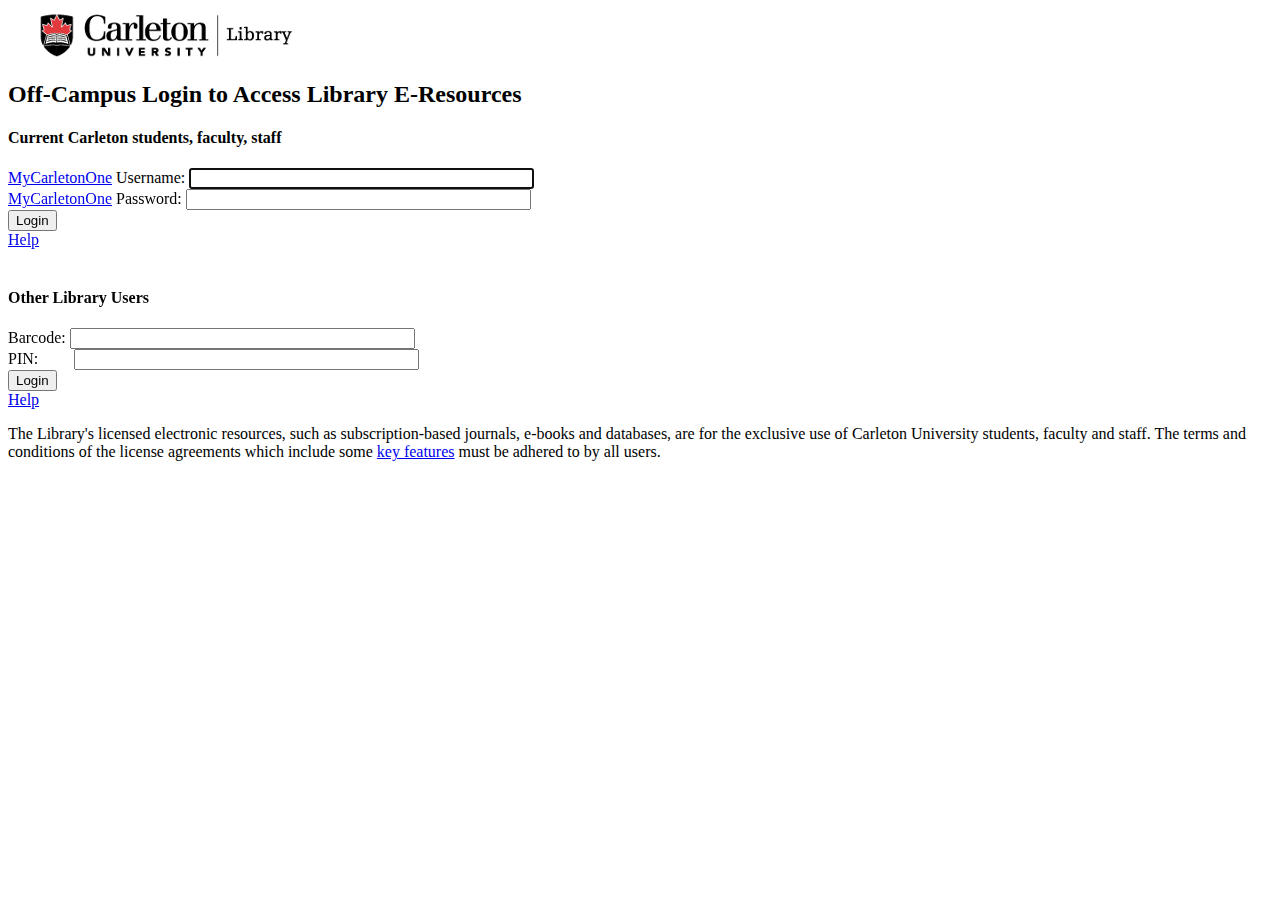
==== index.html @ 8c7aa3dc "Initial commit" ====
<!DOCTYPE HTML PUBLIC "-//W3C//DTD HTML 4.01 Transitional//EN" "http://www.w3.org/TR/html4/loose.dtd">
<html>
<head>
<!--
     NOTE:
     To include graphics on this page, place the graphics in the public subdirectory
  and use links such as:
     <img src="/public/logo.gif">
     It is important to use /public/ instead of just public/ since some EZproxy
     login URLs are not be relative to /
-->
<title>Off campus login to access MacOdrum Library e-resources</title>
<meta name="description" content="Log in to access digital content from licenced
 sources available from MacOdrum Library, Carleton University">
<meta http-equiv="Content-Type" content="text/html; charset=iso-8859-1">
<link type="text/css" rel="stylesheet" media="all" href="/public/stylesheet2.css">
<script src="/public/validate.min.js" type="text/javascript"></script>

</head>

<body>

<div id="page-wrap">
<a href="http://www.library.carleton.ca"><img src="[data-uri]" alt="Carleton University Library"></a>

<h2>Off-Campus Login to Access Library E-Resources</h2>


<div id="error"></div>

<div id="mc1-wrapper">
<h4>Current Carleton students, faculty, staff</h4>
<form id="mc1" action="/login" method="post" name="mc1">
<input type="hidden" name="url" value="^U" />
<label for="mc1user"><a href="http://www1.carleton.ca/mycarletonone/" target="_blank" title="MyCarletonOne Username details">MyCarletonOne</a> Username:</label>
<input type="text" name="user" id="mc1user" size="40" tabindex="1" autofocus="autofocus"/><br />
<label for="mc1pass"><a href="http://www1.carleton.ca/mycarletonone/" title="MyCarletonOne Username details" target="_blank">MyCarletonOne</a> Password:</label>
<input type="password" name="pass" id="mc1pass" size="40" tabindex="2"/><br />
<input type="submit" value="Login" />
</form>
<a href="/public/proxy_help-mc1.htm" title="Help with login">Help</a>
</div>

<div class="well">&nbsp;</div>

<div id="pin-wrapper">
<h4>Other Library Users</h4>
<form id="pass" action="/login" method="post" name="pass">
<input type="hidden" name="url" value="^U" />
<label for="pinuser">Barcode:</label>
<input type="text" name="user" id="pinuser" size="40" tabindex="3"/><br />
<label for="pinpass">PIN:&nbsp;&nbsp;&nbsp;&nbsp;&nbsp;&nbsp;&nbsp;&nbsp;</label>
<input type="password" name="pass" id="pinpass" size="40" tabindex="4"/><br />
<input type="submit" value="Login" />
</form>
<a href="/public/proxy_help-mc1.htm" title="Help with login">Help</a>
</div>


<p class="note">
 The Library's licensed electronic resources, such as subscription-based journals, e-books and
databases, are for the exclusive use of Carleton University students, faculty and
staff.  The terms and conditions of the license agreements which include some
  <a href="http://www.library.carleton.ca/about/policies/electronic-resources-policy" title="Key Features for licensed content">key features</a><a>
must be adhered to by all users.</a>
</p>

</div>
<script type="text/javascript">
var validator = new FormValidator('mc1', [{
    name: 'user',
    display: 'Username',
    rules: 'required'
}, {
    name: 'pass',
    rules: 'required',
    display: 'Password'
}], function(errors, evt) {
    if (errors.length > 0){
        if (evt && evt.preventDefault) {
            evt.preventDefault();
        } else if (evt) {
            evt.returnValue = false;
        }

        var errorString = '';

        for (var i = 0, errorLength = errors.length; i < errorLength; i++) {
            errorString += errors[i].message + '<br />';
        }

        document.getElementById('error').innerHTML = errorString;

        document.getElementById('mc1-wrapper').className += " error";


    }
});

</script>
</body>
</html>
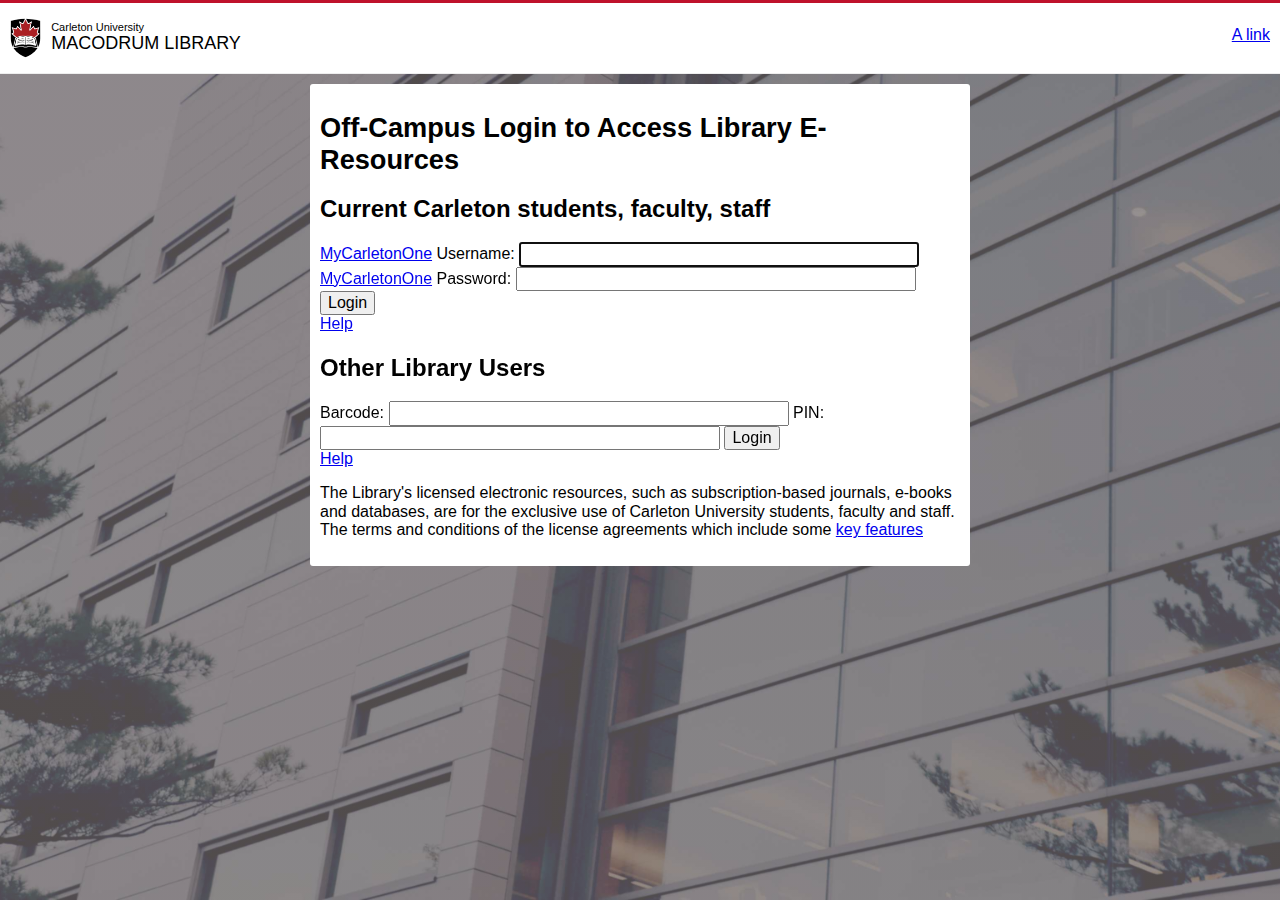
==== commit 1c7d7c9a: "First pass" ====
--- a/index.html
+++ b/index.html
@@ -1,104 +1,76 @@
-
-<!DOCTYPE HTML PUBLIC "-//W3C//DTD HTML 4.01 Transitional//EN" "http://www.w3.org/TR/html4/loose.dtd">
-<html>
-<head>
-<!--
-     NOTE:
-     To include graphics on this page, place the graphics in the public subdirectory
-  and use links such as:
-     <img src="/public/logo.gif">
-     It is important to use /public/ instead of just public/ since some EZproxy
-     login URLs are not be relative to /
--->
-<title>Off campus login to access MacOdrum Library e-resources</title>
-<meta name="description" content="Log in to access digital content from licenced
- sources available from MacOdrum Library, Carleton University">
-<meta http-equiv="Content-Type" content="text/html; charset=iso-8859-1">
-<link type="text/css" rel="stylesheet" media="all" href="/public/stylesheet2.css">
-<script src="/public/validate.min.js" type="text/javascript"></script>
-
-</head>
-
-<body>
-
-<div id="page-wrap">
-<a href="http://www.library.carleton.ca"><img src="[data-uri]" alt="Carleton University Library"></a>
-
-<h2>Off-Campus Login to Access Library E-Resources</h2>
-
-
-<div id="error"></div>
-
-<div id="mc1-wrapper">
-<h4>Current Carleton students, faculty, staff</h4>
-<form id="mc1" action="/login" method="post" name="mc1">
-<input type="hidden" name="url" value="^U" />
-<label for="mc1user"><a href="http://www1.carleton.ca/mycarletonone/" target="_blank" title="MyCarletonOne Username details">MyCarletonOne</a> Username:</label>
-<input type="text" name="user" id="mc1user" size="40" tabindex="1" autofocus="autofocus"/><br />
-<label for="mc1pass"><a href="http://www1.carleton.ca/mycarletonone/" title="MyCarletonOne Username details" target="_blank">MyCarletonOne</a> Password:</label>
-<input type="password" name="pass" id="mc1pass" size="40" tabindex="2"/><br />
-<input type="submit" value="Login" />
-</form>
-<a href="/public/proxy_help-mc1.htm" title="Help with login">Help</a>
-</div>
-
-<div class="well">&nbsp;</div>
-
-<div id="pin-wrapper">
-<h4>Other Library Users</h4>
-<form id="pass" action="/login" method="post" name="pass">
-<input type="hidden" name="url" value="^U" />
-<label for="pinuser">Barcode:</label>
-<input type="text" name="user" id="pinuser" size="40" tabindex="3"/><br />
-<label for="pinpass">PIN:&nbsp;&nbsp;&nbsp;&nbsp;&nbsp;&nbsp;&nbsp;&nbsp;</label>
-<input type="password" name="pass" id="pinpass" size="40" tabindex="4"/><br />
-<input type="submit" value="Login" />
-</form>
-<a href="/public/proxy_help-mc1.htm" title="Help with login">Help</a>
-</div>
-
-
-<p class="note">
- The Library's licensed electronic resources, such as subscription-based journals, e-books and
-databases, are for the exclusive use of Carleton University students, faculty and
-staff.  The terms and conditions of the license agreements which include some
-  <a href="http://www.library.carleton.ca/about/policies/electronic-resources-policy" title="Key Features for licensed content">key features</a><a>
-must be adhered to by all users.</a>
-</p>
-
-</div>
-<script type="text/javascript">
-var validator = new FormValidator('mc1', [{
-    name: 'user',
-    display: 'Username',
-    rules: 'required'
-}, {
-    name: 'pass',
-    rules: 'required',
-    display: 'Password'
-}], function(errors, evt) {
-    if (errors.length > 0){
-        if (evt && evt.preventDefault) {
-            evt.preventDefault();
-        } else if (evt) {
-            evt.returnValue = false;
-        }
-
-        var errorString = '';
-
-        for (var i = 0, errorLength = errors.length; i < errorLength; i++) {
-            errorString += errors[i].message + '<br />';
-        }
-
-        document.getElementById('error').innerHTML = errorString;
-
-        document.getElementById('mc1-wrapper').className += " error";
-
-
-    }
-});
-
-</script>
-</body>
+<!doctype html>
+<html lang="en">
+  <head>
+    <!--
+       NOTE:
+       To include graphics on this page, place the graphics in the public subdirectory
+    and use links such as:
+       <img src="/public/logo.gif">
+       It is important to use /public/ instead of just public/ since some EZproxy
+       login URLs are not be relative to /
+  -->
+    <meta charset="utf-8">
+    <title>Off campus login to access MacOdrum Library e-resources</title>
+    <meta name="description" content="Log in to access digital content from licenced sources available from MacOdrum Library, Carleton   University">
+    <meta name="viewport" content="width=device-width, initial-scale=1">
+    <link rel="shortcut icon" href="/public/media/favicon.ico" type="image/x-icon">
+    <link rel="stylesheet" href="/public/css/normalize.css">
+    <link type="text/css" rel="stylesheet" href="https://cloud.typography.com/6307052/6144772/css/fonts.css" media="all">
+    <link rel="stylesheet" href="/public/css/style.css">
+    <script src="/public/js/validate.min.js" type="text/javascript"></script>
+  </head>
+  <body>
+    <header id="header" role="banner">
+      <div id="librarylink">
+        <a title="MacOdrum Library Homepage" href="https://library.carleton.ca">
+          <img id="carletonlogo" src="/public/media/logo.png" alt="MacOdrum Library">
+          <div id="name">
+              <div id="name-first">Carleton University</div>
+              <div id="name-second">MacOdrum Library</div>
+          </div>
+        </a>
+      </div>
+      <div class="nav-widget">
+        <a href="https://library.carleton.ca">
+          <span>A link</span>
+        </a>
+      </div>
+    </header>
+    <div id="page-wrap">
+      <div id="loginwidget">
+        <h1>Off-Campus Login to Access Library E-Resources</h1>
+        <div id="error"></div>
+        <div id="mc1-wrapper">
+        <h2>Current Carleton students, faculty, staff</h2>
+        <form id="mc1" action="/login" method="post" name="mc1">
+          <input type="hidden" name="url" value="^U" />
+          <label for="mc1user">
+            <a href="http://www1.carleton.ca/mycarletonone/" target="_blank" title="MyCarletonOne Username details">MyCarletonOne</a>   Username:
+          </label>
+          <input type="text" name="user" id="mc1user" size="40" tabindex="1" autofocus="autofocus"/>
+          <label for="mc1pass">
+            <a href="http://www1.carleton.ca/mycarletonone/" title="MyCarletonOne Username details" target="_blank">MyCarletonOne</a>   Password:
+          </label>
+          <input type="password" name="pass" id="mc1pass" size="40" tabindex="2"/>
+          <input type="submit" value="Login" />
+        </form>
+        <a href="/public/proxy_help-mc1.htm" title="Help with login">Help</a>
+        </div>
+        <div id="pin-wrapper">
+        <h2>Other Library Users</h2>
+        <form id="pass" action="/login" method="post" name="pass">
+          <input type="hidden" name="url" value="^U" />
+          <label for="pinuser">Barcode:</label>
+          <input type="text" name="user" id="pinuser" size="40" tabindex="3"/>
+          <label for="pinpass">PIN:&nbsp;&nbsp;&nbsp;&nbsp;&nbsp;&nbsp;&nbsp;&nbsp;</label>
+          <input type="password" name="pass" id="pinpass" size="40" tabindex="4"/>
+          <input type="submit" value="Login" />
+        </form>
+        <a href="/public/proxy_help-mc1.htm" title="Help with login">Help</a>
+        </div>
+        <p class="note">The Library's licensed electronic resources, such as subscription-based journals, e-books and databases, are for the   exclusive use of Carleton University students, faculty and staff.  The terms and conditions of the license agreements which include   some <a href="https://www.library.carleton.ca/about/policies/electronic-resources-policy" title="Key Features for licensed content">  key features</a></p>
+      </div>
+    </div>
+    <script src="/public/js/main.js" type="text/javascript"></script>
+  </body>
 </html>
-
--- a/public/css/style.css
+++ b/public/css/style.css
@@ -0,0 +1,103 @@
+html {
+  font-family: Gotham Narrow SSm A,Gotham Narrow SSm B,-apple-system,blinkmacsystemfont,Segoe UI,Roboto,Helvetica Neue,Helvetica,Arial,sans-serif,Apple Color Emoji,Segoe UI Emoji,Segoe UI Symbol;
+  height: 100%;
+  overflow: hidden;
+}
+
+body {
+  background-image: linear-gradient(rgba(110, 103, 103, 0.73),rgba(110, 103, 103, 0.73)),url(/public/media/background.jpg);
+  background-repeat: no-repeat;
+  background-position: center;
+  background-size: cover;
+  background-color: #a02f32;
+  min-height: 100%;
+}
+
+#header {
+  background: white;
+  border-top: 3px solid #bf112b;
+  border-bottom: 1px solid #eee;
+  height: 70px;
+}
+
+#librarylink {
+  position: absolute;
+  width: 235px;
+  height: 70px;
+  margin-left: 10px;
+  margin-right: 5px;
+}
+
+#librarylink a {
+  color: black;
+}
+
+#carletonlogo{
+  padding-top: 15px;
+  height: 40px;
+  float: left;
+  margin-right: 10px;
+}
+
+#name {
+  line-height: 1;
+  height: 40px;
+  float: left;
+  padding-top: 19px;
+}
+
+#name-first {
+  margin: 0;
+  line-height: 1;
+  font-size: 0.6875rem;
+  font-weight: 400;
+}
+
+#name-second {
+  margin: 0;
+  line-height: 1.2;
+  text-transform: uppercase;
+  font-weight: 400;
+  font-size: 1.125rem;
+}
+
+#header div.nav-widget {
+  float: right;
+  height: 70px;
+  margin-right: 10px;
+}
+
+#header div.nav-widget a {
+  padding-top: 23px;
+  padding-bottom: 22.5px;
+  padding-left: 7px;
+  display: block;
+}
+
+#page-wrap {
+  max-width: 50%;
+  margin: 10px auto;
+  background: white;
+  padding: 10px;
+  border-radius: 3px;
+}
+
+h1 {
+  font-size: 1.7rem;
+}
+
+.mc1	{ border:1px solid #000; background-color:#fff; padding:0.5em 1em; width:17em; height: 18em; float:left; cursor:default; display:block; }
+
+.pin	{ border:1px solid #E4E4E4; background-color:#E4E4E4; padding:0.5em 1em; width: 17em; height: 18em; float:left; display:block; }
+
+.well { border:0 background-color:#fff; padding:0; width:1em; float:left; display:block; }
+
+
+
+.button { margin: 0 auto; padding:0 0 20 0; border: 0; }
+
+.button2 { width:100px; margin: 0 auto; padding:20 0 0 0; }
+
+
+
+
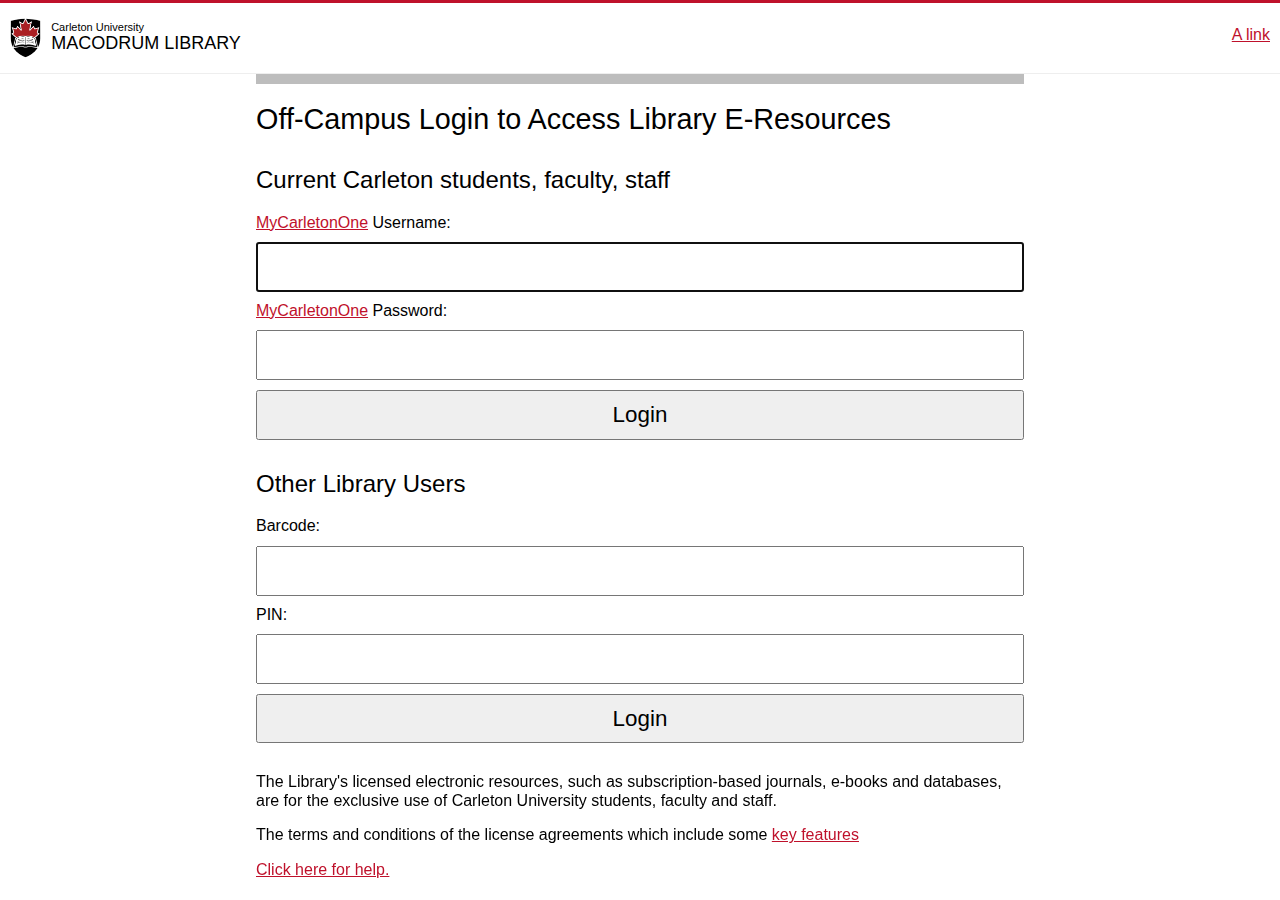
==== commit e0f96adf: "Simplify!" ====
--- a/index.html
+++ b/index.html
@@ -17,7 +17,6 @@
     <link rel="stylesheet" href="/public/css/normalize.css">
     <link type="text/css" rel="stylesheet" href="https://cloud.typography.com/6307052/6144772/css/fonts.css" media="all">
     <link rel="stylesheet" href="/public/css/style.css">
-    <script src="/public/js/validate.min.js" type="text/javascript"></script>
   </head>
   <body>
     <header id="header" role="banner">
@@ -37,40 +36,38 @@
       </div>
     </header>
     <div id="page-wrap">
-      <div id="loginwidget">
+      <div id="login-widget">
         <h1>Off-Campus Login to Access Library E-Resources</h1>
-        <div id="error"></div>
-        <div id="mc1-wrapper">
-        <h2>Current Carleton students, faculty, staff</h2>
-        <form id="mc1" action="/login" method="post" name="mc1">
-          <input type="hidden" name="url" value="^U" />
-          <label for="mc1user">
-            <a href="http://www1.carleton.ca/mycarletonone/" target="_blank" title="MyCarletonOne Username details">MyCarletonOne</a>   Username:
-          </label>
-          <input type="text" name="user" id="mc1user" size="40" tabindex="1" autofocus="autofocus"/>
-          <label for="mc1pass">
-            <a href="http://www1.carleton.ca/mycarletonone/" title="MyCarletonOne Username details" target="_blank">MyCarletonOne</a>   Password:
-          </label>
-          <input type="password" name="pass" id="mc1pass" size="40" tabindex="2"/>
-          <input type="submit" value="Login" />
-        </form>
-        <a href="/public/proxy_help-mc1.htm" title="Help with login">Help</a>
+        <div class="form-wrapper">
+          <h2>Current Carleton students, faculty, staff</h2>
+          <form id="mc1" action="/login" method="post" name="mc1">
+            <input type="hidden" name="url" value="^U" />
+            <label for="mc1user">
+              <a href="http://www1.carleton.ca/mycarletonone/" target="_blank" title="MyCarletonOne Username details">MyCarletonOne</a>   Username:
+            </label>
+            <input type="text" name="user" id="mc1user" size="40" tabindex="1" autofocus required/>
+            <label for="mc1pass">
+              <a href="http://www1.carleton.ca/mycarletonone/" title="MyCarletonOne Username details" target="_blank">MyCarletonOne</a>   Password:
+            </label>
+            <input type="password" name="pass" id="mc1pass" size="40" tabindex="2" required/>
+            <input type="submit" value="Login" tabindex="3" />
+          </form>
         </div>
-        <div id="pin-wrapper">
-        <h2>Other Library Users</h2>
-        <form id="pass" action="/login" method="post" name="pass">
-          <input type="hidden" name="url" value="^U" />
-          <label for="pinuser">Barcode:</label>
-          <input type="text" name="user" id="pinuser" size="40" tabindex="3"/>
-          <label for="pinpass">PIN:&nbsp;&nbsp;&nbsp;&nbsp;&nbsp;&nbsp;&nbsp;&nbsp;</label>
-          <input type="password" name="pass" id="pinpass" size="40" tabindex="4"/>
-          <input type="submit" value="Login" />
-        </form>
-        <a href="/public/proxy_help-mc1.htm" title="Help with login">Help</a>
+        <div class="form-wrapper">
+          <h2>Other Library Users</h2>
+          <form id="pass" action="/login" method="post" name="pass">
+            <input type="hidden" name="url" value="^U" />
+            <label for="pinuser">Barcode:</label>
+            <input type="text" name="user" id="pinuser" size="40" tabindex="4" required/>
+            <label for="pinpass">PIN:</label>
+            <input type="password" name="pass" id="pinpass" size="40" tabindex="5" required/>
+            <input type="submit" value="Login" tabindex="6" />
+          </form>
         </div>
-        <p class="note">The Library's licensed electronic resources, such as subscription-based journals, e-books and databases, are for the   exclusive use of Carleton University students, faculty and staff.  The terms and conditions of the license agreements which include   some <a href="https://www.library.carleton.ca/about/policies/electronic-resources-policy" title="Key Features for licensed content">  key features</a></p>
       </div>
+      <p class="note">The Library's licensed electronic resources, such as subscription-based journals, e-books and databases, are for the exclusive use of Carleton University students, faculty and staff. </p>
+      <p>The terms and conditions of the license agreements which include some <a href="https://www.library.carleton.ca/about/policies/electronic-resources-policy" title="Key Features for licensed content"> key features</a></p>
+      <p><a href="/public/proxy_help-mc1.htm" title="Help with login">Click here for help.</a></p>
     </div>
-    <script src="/public/js/main.js" type="text/javascript"></script>
   </body>
 </html>
--- a/public/css/style.css
+++ b/public/css/style.css
@@ -1,16 +1,5 @@
 html {
   font-family: Gotham Narrow SSm A,Gotham Narrow SSm B,-apple-system,blinkmacsystemfont,Segoe UI,Roboto,Helvetica Neue,Helvetica,Arial,sans-serif,Apple Color Emoji,Segoe UI Emoji,Segoe UI Symbol;
-  height: 100%;
-  overflow: hidden;
-}
-
-body {
-  background-image: linear-gradient(rgba(110, 103, 103, 0.73),rgba(110, 103, 103, 0.73)),url(/public/media/background.jpg);
-  background-repeat: no-repeat;
-  background-position: center;
-  background-size: cover;
-  background-color: #a02f32;
-  min-height: 100%;
 }
 
 #header {
@@ -75,29 +64,39 @@
 }
 
 #page-wrap {
-  max-width: 50%;
-  margin: 10px auto;
-  background: white;
-  padding: 10px;
-  border-radius: 3px;
+  max-width: 768px;
+  margin: 0 auto;
+  border-top: 10px solid #bdbdbd;
 }
 
 h1 {
-  font-size: 1.7rem;
+  font-size: 1.8rem;
+  font-weight: 400;
 }
 
-.mc1	{ border:1px solid #000; background-color:#fff; padding:0.5em 1em; width:17em; height: 18em; float:left; cursor:default; display:block; }
+h2 {
+  font-size: 1.5rem;
+  font-weight: 400;
+}
 
-.pin	{ border:1px solid #E4E4E4; background-color:#E4E4E4; padding:0.5em 1em; width: 17em; height: 18em; float:left; display:block; }
+label {
+  display: block;
+  margin: 10px 0px 3px 0px;
+}
 
-.well { border:0 background-color:#fff; padding:0; width:1em; float:left; display:block; }
+input {
+  display: block;
+  margin: 10px 0px;
+  font-size: 1.4rem;
+  padding: 10px;
+  width: 100%;
+  box-sizing: border-box;
+}
 
+.form-wrapper {
+  margin: 30px 0px;
+}
 
-
-.button { margin: 0 auto; padding:0 0 20 0; border: 0; }
-
-.button2 { width:100px; margin: 0 auto; padding:20 0 0 0; }
-
-
-
-
+a {
+  color: #bf112b;
+}
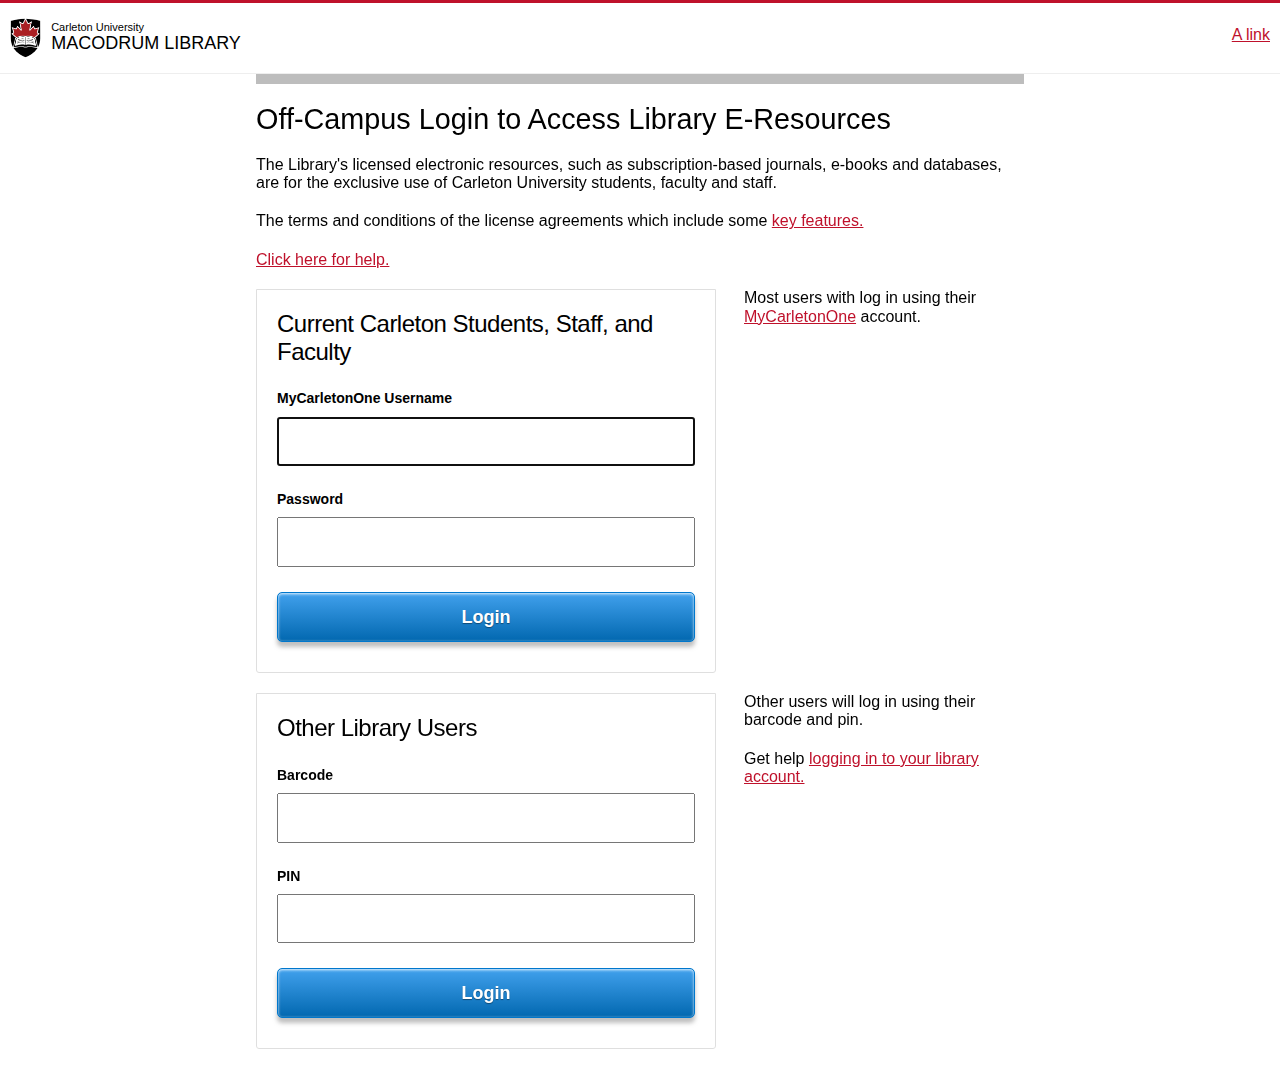
==== commit f0e11d7a: "RDS changes." ====
--- a/index.html
+++ b/index.html
@@ -19,7 +19,7 @@
     <link rel="stylesheet" href="/public/css/style.css">
   </head>
   <body>
-    <header id="header" role="banner">
+    <header id="header">
       <div id="librarylink">
         <a title="MacOdrum Library Homepage" href="https://library.carleton.ca">
           <img id="carletonlogo" src="/public/media/logo.png" alt="MacOdrum Library">
@@ -36,38 +36,39 @@
       </div>
     </header>
     <div id="page-wrap">
-      <div id="login-widget">
-        <h1>Off-Campus Login to Access Library E-Resources</h1>
-        <div class="form-wrapper">
-          <h2>Current Carleton students, faculty, staff</h2>
+      <h1>Off-Campus Login to Access Library E-Resources</h1>
+      <p>The Library's licensed electronic resources, such as subscription-based journals, e-books and databases, are for the exclusive use of Carleton University students, faculty and staff. </p>
+      <p>The terms and conditions of the license agreements which include some <a href="https://www.library.carleton.ca/about/policies/electronic-resources-policy" title="Key Features for licensed content"> key features.</a></p>
+      <p><a href="/public/proxy_help-mc1.htm" title="Help with login">Click here for help.</a></p>
+      <div class="form-wrapper">
+          <h2>Current Carleton Students, Staff, and Faculty</h2>
           <form id="mc1" action="/login" method="post" name="mc1">
             <input type="hidden" name="url" value="^U" />
-            <label for="mc1user">
-              <a href="http://www1.carleton.ca/mycarletonone/" target="_blank" title="MyCarletonOne Username details">MyCarletonOne</a>   Username:
-            </label>
+            <label for="mc1user">MyCarletonOne Username</label>
             <input type="text" name="user" id="mc1user" size="40" tabindex="1" autofocus required/>
-            <label for="mc1pass">
-              <a href="http://www1.carleton.ca/mycarletonone/" title="MyCarletonOne Username details" target="_blank">MyCarletonOne</a>   Password:
-            </label>
+            <label for="mc1pass">Password</label>
             <input type="password" name="pass" id="mc1pass" size="40" tabindex="2" required/>
             <input type="submit" value="Login" tabindex="3" />
           </form>
-        </div>
-        <div class="form-wrapper">
+      </div>
+      <div class="aside">
+        <p>Most users with log in using their <a href="http://www1.carleton.ca/mycarletonone/" title="MyCarletonOne Username details" target="_blank">MyCarletonOne</a> account.</p>
+      </div>
+      <div class="form-wrapper">
           <h2>Other Library Users</h2>
           <form id="pass" action="/login" method="post" name="pass">
             <input type="hidden" name="url" value="^U" />
-            <label for="pinuser">Barcode:</label>
+            <label for="pinuser">Barcode</label>
             <input type="text" name="user" id="pinuser" size="40" tabindex="4" required/>
-            <label for="pinpass">PIN:</label>
+            <label for="pinpass">PIN</label>
             <input type="password" name="pass" id="pinpass" size="40" tabindex="5" required/>
             <input type="submit" value="Login" tabindex="6" />
           </form>
-        </div>
       </div>
-      <p class="note">The Library's licensed electronic resources, such as subscription-based journals, e-books and databases, are for the exclusive use of Carleton University students, faculty and staff. </p>
-      <p>The terms and conditions of the license agreements which include some <a href="https://www.library.carleton.ca/about/policies/electronic-resources-policy" title="Key Features for licensed content"> key features</a></p>
-      <p><a href="/public/proxy_help-mc1.htm" title="Help with login">Click here for help.</a></p>
+      <div class="aside">
+        <p>Other users will log in using their barcode and pin.</p>
+        <p>Get help <a href="/screens/login_help.html">logging in to your library account.</a></p>
+      </div>
     </div>
   </body>
 </html>
--- a/public/css/style.css
+++ b/public/css/style.css
@@ -1,5 +1,9 @@
 html {
   font-family: Gotham Narrow SSm A,Gotham Narrow SSm B,-apple-system,blinkmacsystemfont,Segoe UI,Roboto,Helvetica Neue,Helvetica,Arial,sans-serif,Apple Color Emoji,Segoe UI Emoji,Segoe UI Symbol;
+}
+
+a {
+  color: #bf112b;
 }
 
 #header {
@@ -74,29 +78,67 @@
   font-weight: 400;
 }
 
+.form-wrapper {
+  max-width: 460px;
+  border-radius: 0 0 3px 3px;
+  border: 1px solid #dfdfdf;
+  float: left;
+  padding: 20px;
+  margin-bottom: 20px;
+  clear: both;
+  box-sizing: border-box;
+}
+
 h2 {
+  margin-bottom: 25px;
   font-size: 1.5rem;
   font-weight: 400;
+  letter-spacing: -.03125rem;
+  margin-top: 0px;
 }
 
 label {
   display: block;
   margin: 10px 0px 3px 0px;
+  font-weight: 600;
+  font-size: .875rem;
 }
 
 input {
   display: block;
-  margin: 10px 0px;
+  margin: 10px 0px 25px 0px;
   font-size: 1.4rem;
   padding: 10px;
   width: 100%;
   box-sizing: border-box;
 }
 
-.form-wrapper {
-  margin: 30px 0px;
+input[type=submit] {
+  background-image: linear-gradient(-180deg,#3f9feb 3%,#0268b0);
+  border: 1px solid #07c;
+  box-shadow: 0 5px 4px 0 hsla(0,0%,51%,.5), inset 0 1px 3px 0 #e9f5ff;
+  border-radius: 5px;
+  min-height: 50px;
+  color: #fff;
+  padding: 10px 20px;
+  font-size: 1.125rem;
+  font-weight: 600;
+  text-align: center;
+  text-shadow: 0 1px 1px rgba(0,0,0,.4);
+  margin-bottom: 10px;
 }
 
-a {
-  color: #bf112b;
+input[type=submit]:hover {
+  background-image: linear-gradient(-180deg,#50b2ff 3%,#0268b0);
+  cursor: pointer;
 }
+
+.aside {
+  padding: 0px 10px;
+  float: right;
+  max-width: 270px;
+}
+
+p {
+  margin: 0px 0px 20px 0px;
+}
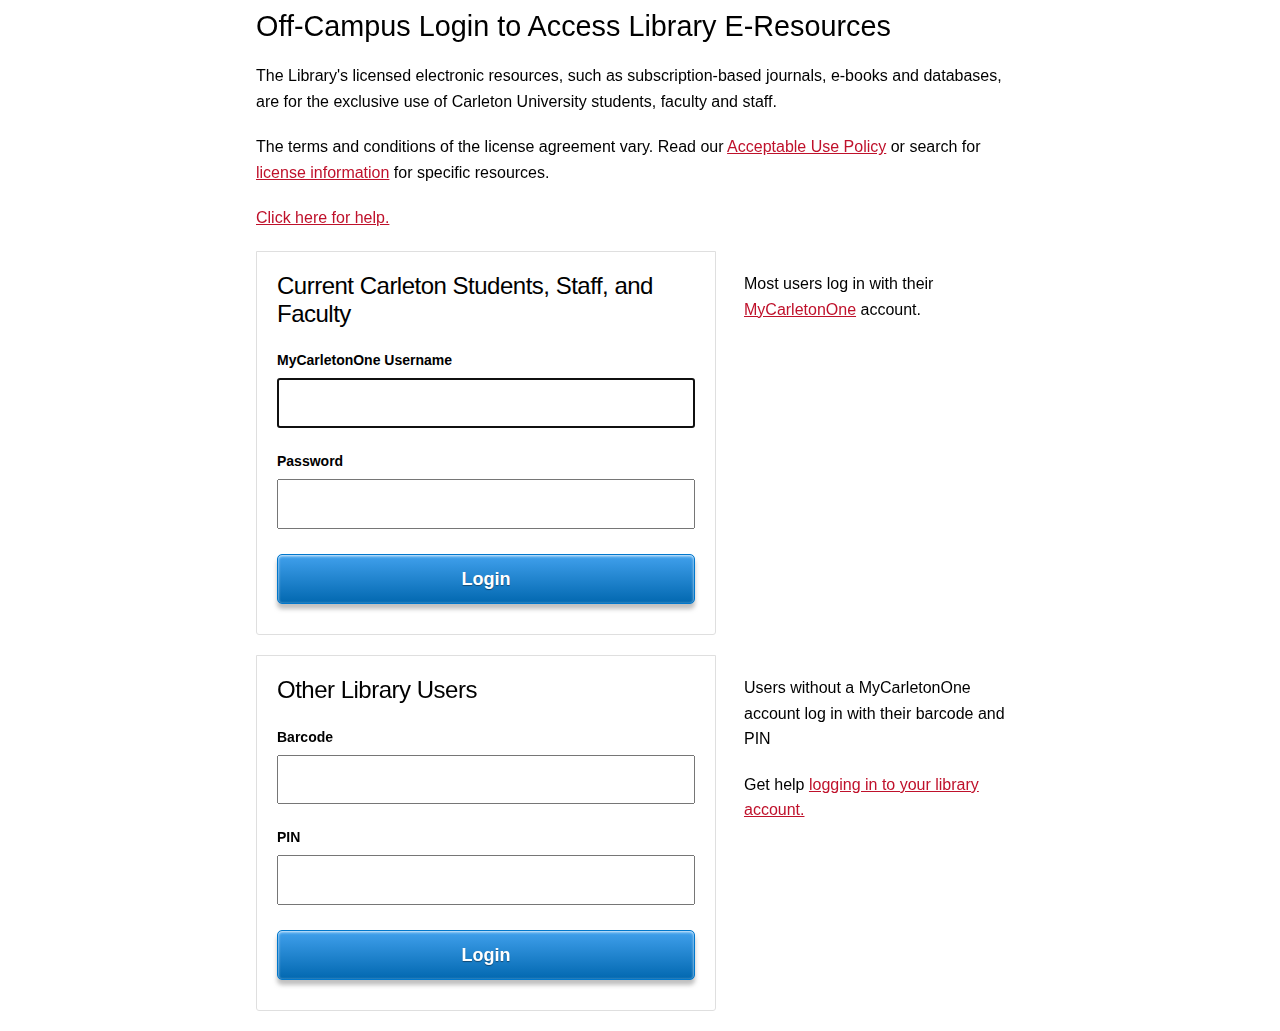
==== commit d86cdb68: "Remove header, fix copy, link to website page." ====
--- a/index.html
+++ b/index.html
@@ -1,14 +1,6 @@
 <!doctype html>
 <html lang="en">
   <head>
-    <!--
-       NOTE:
-       To include graphics on this page, place the graphics in the public subdirectory
-    and use links such as:
-       <img src="/public/logo.gif">
-       It is important to use /public/ instead of just public/ since some EZproxy
-       login URLs are not be relative to /
-  -->
     <meta charset="utf-8">
     <title>Off campus login to access MacOdrum Library e-resources</title>
     <meta name="description" content="Log in to access digital content from licenced sources available from MacOdrum Library, Carleton   University">
@@ -19,27 +11,11 @@
     <link rel="stylesheet" href="/public/css/style.css">
   </head>
   <body>
-    <header id="header">
-      <div id="librarylink">
-        <a title="MacOdrum Library Homepage" href="https://library.carleton.ca">
-          <img id="carletonlogo" src="/public/media/logo.png" alt="MacOdrum Library">
-          <div id="name">
-              <div id="name-first">Carleton University</div>
-              <div id="name-second">MacOdrum Library</div>
-          </div>
-        </a>
-      </div>
-      <div class="nav-widget">
-        <a href="https://library.carleton.ca">
-          <span>A link</span>
-        </a>
-      </div>
-    </header>
     <div id="page-wrap">
       <h1>Off-Campus Login to Access Library E-Resources</h1>
       <p>The Library's licensed electronic resources, such as subscription-based journals, e-books and databases, are for the exclusive use of Carleton University students, faculty and staff. </p>
-      <p>The terms and conditions of the license agreements which include some <a href="https://www.library.carleton.ca/about/policies/electronic-resources-policy" title="Key Features for licensed content"> key features.</a></p>
-      <p><a href="/public/proxy_help-mc1.htm" title="Help with login">Click here for help.</a></p>
+      <p>The terms and conditions of the license agreement vary. Read our <a href="https://library.carleton.ca/about/policies/electronic-resources-acceptable-use-policy">Acceptable Use Policy</a> or search for <a href="http://carleton.scholarsportal.info/licenses/">license information</a> for specific resources.</p>
+      <p><a href="https://library.carleton.ca/help/loginhelp" title="Help with login">Click here for help.</a></p>
       <div class="form-wrapper">
           <h2>Current Carleton Students, Staff, and Faculty</h2>
           <form id="mc1" action="/login" method="post" name="mc1">
@@ -52,7 +28,7 @@
           </form>
       </div>
       <div class="aside">
-        <p>Most users with log in using their <a href="http://www1.carleton.ca/mycarletonone/" title="MyCarletonOne Username details" target="_blank">MyCarletonOne</a> account.</p>
+        <p>Most users log in with their <a href="http://www1.carleton.ca/mycarletonone/" title="MyCarletonOne Username details" target="_blank">MyCarletonOne</a> account.</p>
       </div>
       <div class="form-wrapper">
           <h2>Other Library Users</h2>
@@ -66,8 +42,8 @@
           </form>
       </div>
       <div class="aside">
-        <p>Other users will log in using their barcode and pin.</p>
-        <p>Get help <a href="/screens/login_help.html">logging in to your library account.</a></p>
+        <p>Users without a MyCarletonOne account log in with their barcode and PIN</p>
+        <p>Get help <a href="https://library.carleton.ca/help/loginhelp">logging in to your library account.</a></p>
       </div>
     </div>
   </body>
--- a/public/css/style.css
+++ b/public/css/style.css
@@ -1,81 +1,25 @@
 html {
   font-family: Gotham Narrow SSm A,Gotham Narrow SSm B,-apple-system,blinkmacsystemfont,Segoe UI,Roboto,Helvetica Neue,Helvetica,Arial,sans-serif,Apple Color Emoji,Segoe UI Emoji,Segoe UI Symbol;
+}
+
+h1 {
+  font-size: 1.8rem;
+  font-weight: 400;
+  margin: 10px 0px 20px 0px;
 }
 
 a {
   color: #bf112b;
 }
 
-#header {
-  background: white;
-  border-top: 3px solid #bf112b;
-  border-bottom: 1px solid #eee;
-  height: 70px;
-}
-
-#librarylink {
-  position: absolute;
-  width: 235px;
-  height: 70px;
-  margin-left: 10px;
-  margin-right: 5px;
-}
-
-#librarylink a {
-  color: black;
-}
-
-#carletonlogo{
-  padding-top: 15px;
-  height: 40px;
-  float: left;
-  margin-right: 10px;
-}
-
-#name {
-  line-height: 1;
-  height: 40px;
-  float: left;
-  padding-top: 19px;
-}
-
-#name-first {
-  margin: 0;
-  line-height: 1;
-  font-size: 0.6875rem;
-  font-weight: 400;
-}
-
-#name-second {
-  margin: 0;
-  line-height: 1.2;
-  text-transform: uppercase;
-  font-weight: 400;
-  font-size: 1.125rem;
-}
-
-#header div.nav-widget {
-  float: right;
-  height: 70px;
-  margin-right: 10px;
-}
-
-#header div.nav-widget a {
-  padding-top: 23px;
-  padding-bottom: 22.5px;
-  padding-left: 7px;
-  display: block;
+p {
+  margin: 0px 0px 20px 0px;
+  line-height: 1.6;
 }
 
 #page-wrap {
   max-width: 768px;
   margin: 0 auto;
-  border-top: 10px solid #bdbdbd;
-}
-
-h1 {
-  font-size: 1.8rem;
-  font-weight: 400;
 }
 
 .form-wrapper {
@@ -134,11 +78,20 @@
 }
 
 .aside {
-  padding: 0px 10px;
+  padding: 20px 10px;
   float: right;
   max-width: 270px;
 }
 
-p {
-  margin: 0px 0px 20px 0px;
+@media (max-width: 819px) {
+  #page-wrap {
+    max-width: 768px;
+    padding: 0 10px;
+    border-top: none;
+  }
+
+  .aside {
+    float: left;
+    max-width: none;
+  }
 }
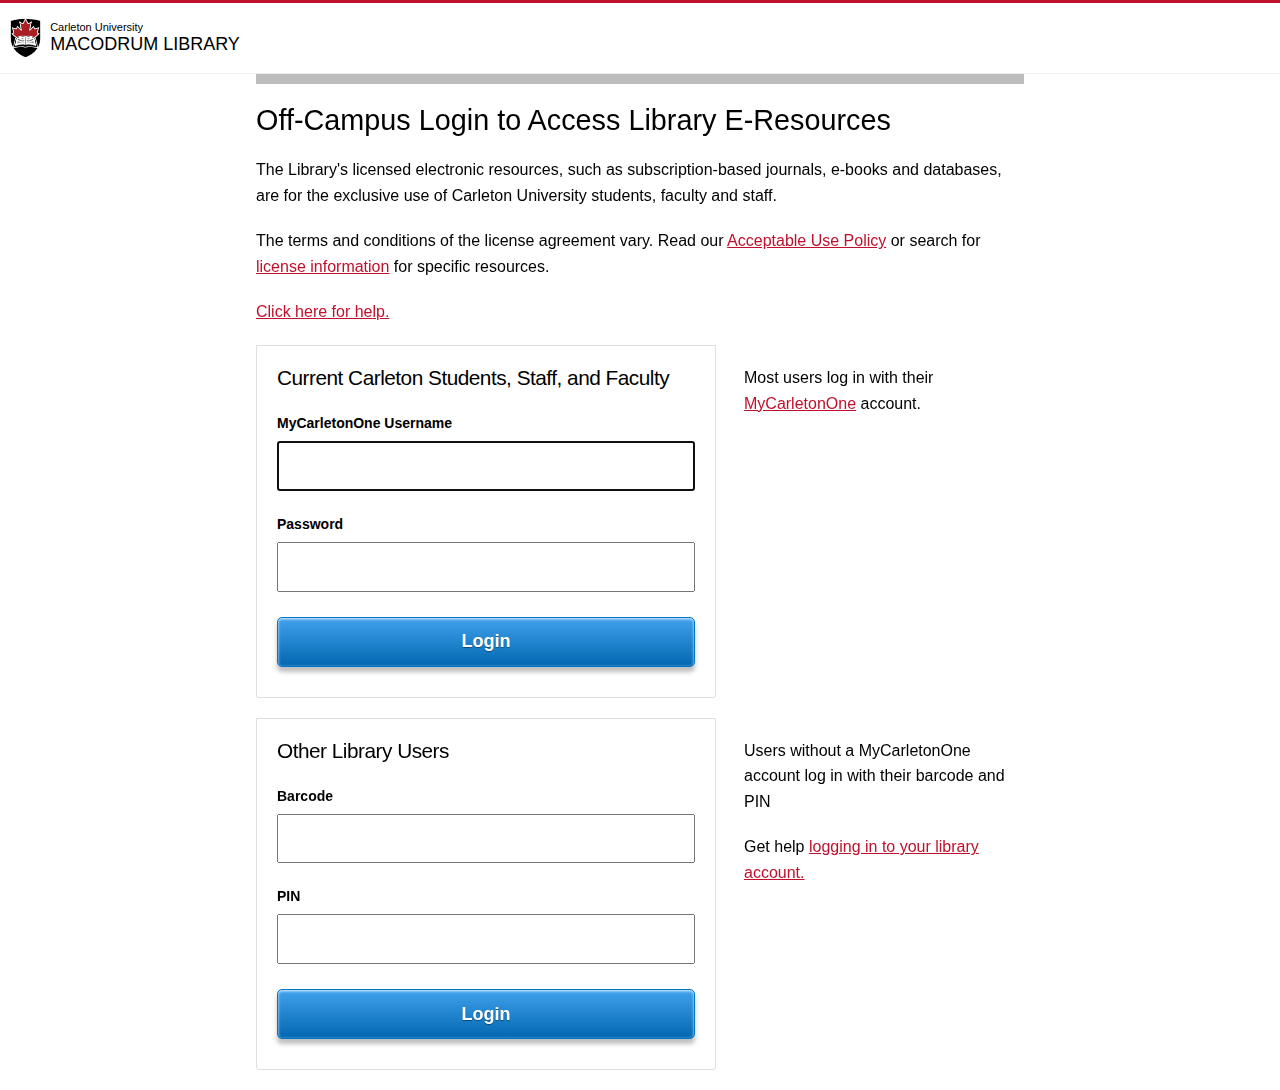
==== commit 151edaba: "Header is back, reduce size of h2." ====
--- a/index.html
+++ b/index.html
@@ -11,6 +11,17 @@
     <link rel="stylesheet" href="/public/css/style.css">
   </head>
   <body>
+    <header id="header">
+      <div id="librarylink">
+        <a title="MacOdrum Library Homepage" href="https://library.carleton.ca">
+          <img id="carletonlogo" src="/public/media/logo.png" alt="MacOdrum Library">
+          <div id="name">
+              <div id="name-first">Carleton University</div>
+              <div id="name-second">MacOdrum Library</div>
+          </div>
+        </a>
+      </div>
+    </header>
     <div id="page-wrap">
       <h1>Off-Campus Login to Access Library E-Resources</h1>
       <p>The Library's licensed electronic resources, such as subscription-based journals, e-books and databases, are for the exclusive use of Carleton University students, faculty and staff. </p>
--- a/public/css/style.css
+++ b/public/css/style.css
@@ -5,7 +5,7 @@
 h1 {
   font-size: 1.8rem;
   font-weight: 400;
-  margin: 10px 0px 20px 0px;
+  margin: 20px 0px 20px 0px;
 }
 
 a {
@@ -17,9 +17,58 @@
   line-height: 1.6;
 }
 
+#header {
+  background: white;
+  border-top: 3px solid #bf112b;
+  border-bottom: 1px solid #eee;
+  height: 70px;
+}
+
+#librarylink {
+  position: absolute;
+  width: 235px;
+  height: 70px;
+  margin-left: 10px;
+  margin-right: 5px;
+}
+
+#librarylink a {
+  color: black;
+}
+
+#carletonlogo{
+  padding-top: 15px;
+  height: 40px;
+  float: left;
+  margin-right: 9px;
+}
+
+#name {
+  line-height: 1;
+  height: 40px;
+  float: left;
+  padding-top: 19px;
+}
+
+#name-first {
+  margin: 0px;
+  line-height: 1;
+  font-size: 0.6875rem;
+  font-weight: 400;
+}
+
+#name-second {
+  margin: 1px 0px 0px 0px;
+  line-height: 1.2;
+  text-transform: uppercase;
+  font-weight: 400;
+  font-size: 1.125rem;
+}
+
 #page-wrap {
   max-width: 768px;
   margin: 0 auto;
+  border-top: 10px solid #bdbdbd;
 }
 
 .form-wrapper {
@@ -35,7 +84,7 @@
 
 h2 {
   margin-bottom: 25px;
-  font-size: 1.5rem;
+  font-size: 1.3rem;
   font-weight: 400;
   letter-spacing: -.03125rem;
   margin-top: 0px;
